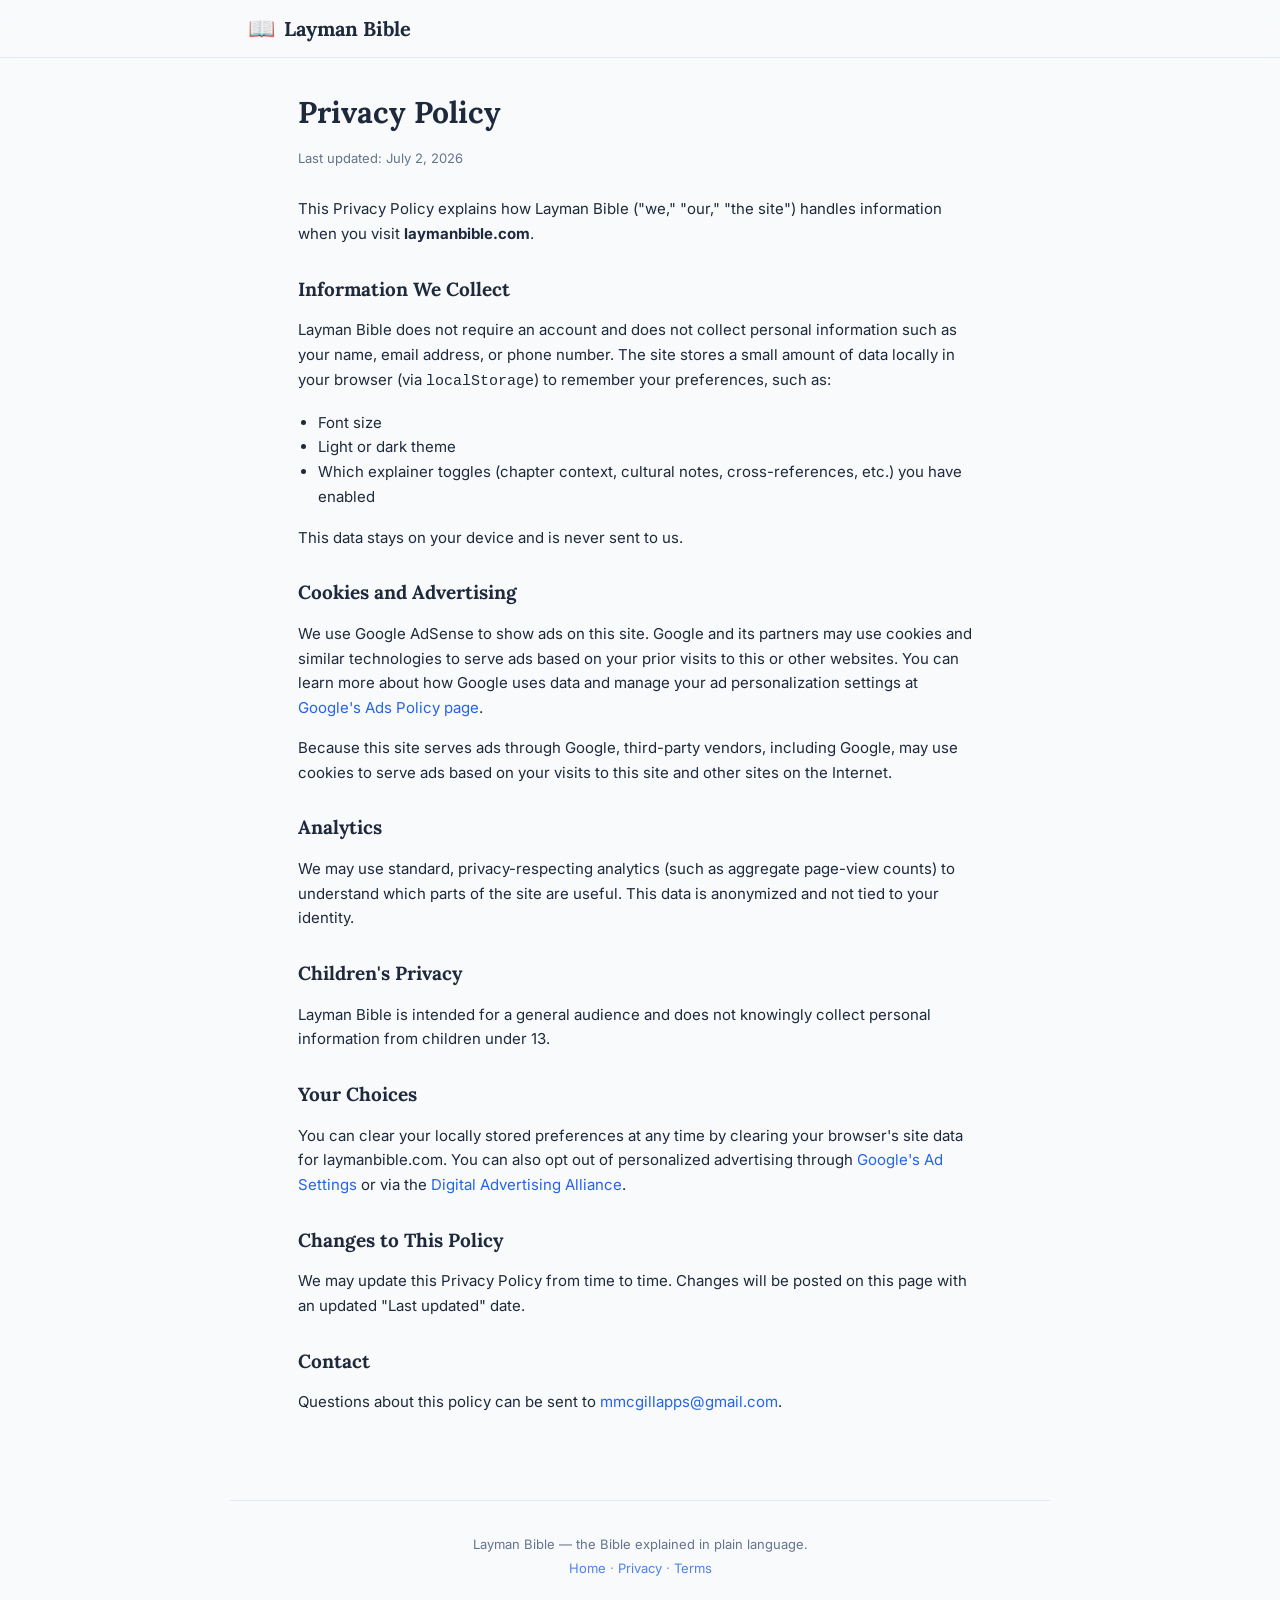
==== privacy.html @ 9afd740b "Add Privacy Policy and Terms of Use pages Co-Authored-By: Claude Sonnet 5 <noreply@anthropic.com>" ====
<!DOCTYPE html>
<html lang="en">
<head>
<meta charset="UTF-8">
<meta name="viewport" content="width=device-width, initial-scale=1.0">
<title>Privacy Policy — Layman Bible</title>
<meta name="description" content="Privacy Policy for Layman Bible — the Bible explained in plain language.">
<link rel="preconnect" href="https://fonts.googleapis.com">
<link rel="preconnect" href="https://fonts.gstatic.com" crossorigin>
<link href="https://fonts.googleapis.com/css2?family=Lora:ital,wght@0,400;0,600;0,700;1,400&family=Inter:wght@400;500;600;700&display=swap" rel="stylesheet">
<link rel="stylesheet" href="css/styles.css">
<style>
  .legal { max-width: 720px; margin: 0 auto; padding: 22px 18px 70px; }
  .legal h1 { font-family: var(--serif); font-size: 30px; margin: 10px 0 4px; }
  .legal .updated { color: var(--text-soft); font-size: 13px; margin-bottom: 28px; }
  .legal h2 { font-family: var(--serif); font-size: 19px; margin: 28px 0 8px; }
  .legal p, .legal li { font-size: 15px; line-height: 1.65; }
  .legal ul { padding-left: 20px; }
  .legal a { word-break: break-word; }
</style>
</head>
<body>
  <header class="topbar">
    <div class="topbar-inner">
      <a href="index.html" class="brand">
        <span class="brand-mark">📖</span>
        <span class="brand-name">Layman Bible</span>
      </a>
    </div>
  </header>

  <main class="legal">
    <h1>Privacy Policy</h1>
    <p class="updated">Last updated: July 2, 2026</p>

    <p>This Privacy Policy explains how Layman Bible ("we," "our," "the site") handles information when you visit <strong>laymanbible.com</strong>.</p>

    <h2>Information We Collect</h2>
    <p>Layman Bible does not require an account and does not collect personal information such as your name, email address, or phone number. The site stores a small amount of data locally in your browser (via <code>localStorage</code>) to remember your preferences, such as:</p>
    <ul>
      <li>Font size</li>
      <li>Light or dark theme</li>
      <li>Which explainer toggles (chapter context, cultural notes, cross-references, etc.) you have enabled</li>
    </ul>
    <p>This data stays on your device and is never sent to us.</p>

    <h2>Cookies and Advertising</h2>
    <p>We use Google AdSense to show ads on this site. Google and its partners may use cookies and similar technologies to serve ads based on your prior visits to this or other websites. You can learn more about how Google uses data and manage your ad personalization settings at <a href="https://policies.google.com/technologies/ads" target="_blank" rel="noopener">Google's Ads Policy page</a>.</p>
    <p>Because this site serves ads through Google, third-party vendors, including Google, may use cookies to serve ads based on your visits to this site and other sites on the Internet.</p>

    <h2>Analytics</h2>
    <p>We may use standard, privacy-respecting analytics (such as aggregate page-view counts) to understand which parts of the site are useful. This data is anonymized and not tied to your identity.</p>

    <h2>Children's Privacy</h2>
    <p>Layman Bible is intended for a general audience and does not knowingly collect personal information from children under 13.</p>

    <h2>Your Choices</h2>
    <p>You can clear your locally stored preferences at any time by clearing your browser's site data for laymanbible.com. You can also opt out of personalized advertising through <a href="https://www.google.com/settings/ads" target="_blank" rel="noopener">Google's Ad Settings</a> or via the <a href="https://www.aboutads.info/choices/" target="_blank" rel="noopener">Digital Advertising Alliance</a>.</p>

    <h2>Changes to This Policy</h2>
    <p>We may update this Privacy Policy from time to time. Changes will be posted on this page with an updated "Last updated" date.</p>

    <h2>Contact</h2>
    <p>Questions about this policy can be sent to <a href="mailto:mmcgillapps@gmail.com">mmcgillapps@gmail.com</a>.</p>
  </main>

  <footer class="footer">
    <p>Layman Bible — the Bible explained in plain language.</p>
    <p class="muted"><a href="index.html">Home</a> &middot; <a href="privacy.html">Privacy</a> &middot; <a href="terms.html">Terms</a></p>
  </footer>
</body>
</html>
---- css/styles.css ----
:root {
  --bg: #f8fafc;
  --surface: #ffffff;
  --surface-2: #f1f5f9;
  --text: #1e293b;
  --text-soft: #64748b;
  --border: #e2e8f0;
  --accent: #2563eb;
  --serif: 'Lora', Georgia, serif;
  --sans: 'Inter', system-ui, -apple-system, sans-serif;
  --verse-size: 19px;

  --c-chapter: #10b981;
  --c-verse: #f59e0b;
  --c-cultural: #ec4899;
  --c-cross: #6366f1;
  --c-then: #8b5cf6;
  --c-word: #0ea5e9;
  --c-person: #8b5cf6;
}
[data-theme="dark"] {
  --bg: #0b0f17;
  --surface: #131a24;
  --surface-2: #1c2531;
  --text: #e2e8f0;
  --text-soft: #94a3b8;
  --border: #2a3645;
  --accent: #60a5fa;
}

* { box-sizing: border-box; }
html, body { margin: 0; padding: 0; }
body {
  background: var(--bg);
  color: var(--text);
  font-family: var(--sans);
  line-height: 1.5;
  -webkit-font-smoothing: antialiased;
}
a { color: var(--accent); text-decoration: none; }
a:hover { text-decoration: underline; }

/* Topbar */
.topbar {
  position: sticky; top: 0; z-index: 50;
  background: color-mix(in srgb, var(--bg) 88%, transparent);
  backdrop-filter: blur(10px);
  border-bottom: 1px solid var(--border);
}
.topbar-inner {
  max-width: 820px; margin: 0 auto; padding: 12px 18px;
  display: flex; align-items: center; justify-content: space-between;
}
.brand { display: flex; align-items: center; gap: 9px; color: var(--text); font-weight: 700; font-size: 20px; }
.brand:hover { text-decoration: none; }
.brand-mark { font-size: 22px; }
.brand-name { font-family: var(--serif); }
.topbar-actions { display: flex; gap: 8px; }
.icon-btn {
  background: var(--surface); border: 1px solid var(--border); color: var(--text);
  width: 40px; height: 38px; border-radius: 10px; cursor: pointer; font-size: 16px;
  display: inline-flex; align-items: center; justify-content: center;
}
.icon-btn:hover { background: var(--surface-2); }
.icon-btn .small-a { font-size: 11px; }
.font-panel {
  max-width: 820px; margin: 0 auto; padding: 8px 18px 12px;
  display: flex; align-items: center; gap: 12px;
}
.font-panel .small { font-size: 13px; } .font-panel .big { font-size: 22px; }
.font-panel input { flex: 1; accent-color: var(--accent); }

/* Layout */
.app { max-width: 820px; margin: 0 auto; padding: 22px 18px 60px; }

/* Home */
.hero { text-align: center; padding: 18px 0 26px; }
.hero h1 { font-family: var(--serif); font-size: 34px; margin: 0 0 8px; }
.hero p { color: var(--text-soft); margin: 0; font-size: 16px; }

.testament-tabs { display: flex; gap: 8px; background: var(--surface-2); padding: 5px; border-radius: 12px; margin: 20px 0; }
.testament-tabs button {
  flex: 1; padding: 9px; border: none; border-radius: 8px; cursor: pointer;
  font-family: var(--sans); font-size: 14px; font-weight: 600; color: var(--text-soft); background: transparent;
}
.testament-tabs button.active { background: var(--surface); color: var(--text); box-shadow: 0 1px 3px rgba(0,0,0,.08); }

.book-grid { display: grid; grid-template-columns: repeat(3, 1fr); gap: 10px; }
@media (max-width: 560px) { .book-grid { grid-template-columns: repeat(2, 1fr); } }
.book-card {
  background: var(--surface); border: 1px solid var(--border); border-radius: 12px;
  padding: 16px 12px; text-align: center; cursor: pointer; color: var(--text);
  transition: transform .08s ease, border-color .15s ease;
}
.book-card:hover { transform: translateY(-2px); border-color: var(--accent); text-decoration: none; }
.book-card .bk-name { font-family: var(--serif); font-weight: 600; font-size: 16px; }
.book-card .bk-ch { color: var(--text-soft); font-size: 12px; margin-top: 3px; }

/* Chapter grid */
.crumbs { color: var(--text-soft); font-size: 14px; margin-bottom: 14px; }
.crumbs a { color: var(--text-soft); }
.page-title { font-family: var(--serif); font-size: 28px; margin: 4px 0 18px; }
.chapter-grid { display: grid; grid-template-columns: repeat(auto-fill, minmax(58px, 1fr)); gap: 9px; }
.chapter-cell {
  aspect-ratio: 1; display: flex; align-items: center; justify-content: center;
  background: var(--surface); border: 1px solid var(--border); border-radius: 10px;
  cursor: pointer; font-weight: 600; color: var(--text); font-size: 16px;
}
.chapter-cell:hover { border-color: var(--accent); color: var(--accent); text-decoration: none; }

/* Reading view */
.reader-nav { display: flex; align-items: center; justify-content: space-between; gap: 10px; margin-bottom: 8px; }
.reader-nav .chap-btn {
  background: var(--surface); border: 1px solid var(--border); color: var(--text);
  padding: 8px 14px; border-radius: 9px; cursor: pointer; font-weight: 600; font-size: 14px;
}
.reader-nav .chap-btn:hover:not(:disabled) { border-color: var(--accent); text-decoration:none; }
.reader-nav .chap-btn:disabled { opacity: .35; cursor: default; }
.reader-title { font-family: var(--serif); font-weight: 700; font-size: 18px; text-align: center; }

.toggle-bar { display: flex; flex-wrap: wrap; gap: 7px; margin: 14px 0 6px; }
.toggle-chip {
  border: 1px solid var(--border); background: var(--surface); color: var(--text-soft);
  padding: 6px 12px; border-radius: 999px; cursor: pointer; font-size: 13px; font-weight: 600;
  display: inline-flex; align-items: center; gap: 6px;
}
.toggle-chip .dot { width: 8px; height: 8px; border-radius: 50%; background: currentColor; }
.toggle-chip[data-on="true"] { color: var(--text); border-color: currentColor; }
.toggle-chip.t-all[data-on="true"] { color: var(--accent); }
.toggle-chip.t-chapter[data-on="true"] { color: var(--c-chapter); }
.toggle-chip.t-verse[data-on="true"] { color: var(--c-verse); }
.toggle-chip.t-cultural[data-on="true"] { color: var(--c-cultural); }
.toggle-chip.t-cross[data-on="true"] { color: var(--c-cross); }
.toggle-chip.t-then[data-on="true"] { color: var(--c-then); }

/* Chapter context card */
.context-card {
  border: 1px solid color-mix(in srgb, var(--c-chapter) 35%, var(--border));
  background: color-mix(in srgb, var(--c-chapter) 8%, var(--surface));
  border-radius: 12px; padding: 14px 16px; margin: 12px 0 6px;
}
.context-card h3 { margin: 0 0 8px; font-size: 14px; color: var(--c-chapter); display:flex; align-items:center; gap:7px; }
.context-card p { margin: 0 0 10px; font-size: 15px; }
.context-themes { display: flex; flex-wrap: wrap; gap: 6px; }
.theme-pill { background: color-mix(in srgb, var(--c-chapter) 16%, transparent); color: var(--c-chapter);
  padding: 3px 10px; border-radius: 999px; font-size: 12px; font-weight: 600; }

/* Verses */
.verses { font-family: var(--serif); font-size: var(--verse-size); line-height: 1.75; margin-top: 14px; }
.verse-num { font-weight: 700; font-size: .72em; vertical-align: super; color: var(--text-soft); margin-right: 2px; }
.verse-text { }
.verse-anno { color: var(--c-person); border-bottom: 1px dashed color-mix(in srgb, var(--c-person) 60%, transparent); cursor: pointer; }
.verse-dot { display:inline-block; width: 7px; height: 7px; border-radius:50%; margin: 0 5px; vertical-align: middle; cursor: pointer; }

/* Explainer cards under verses */
.exp-card { font-family: var(--sans); border-radius: 11px; padding: 12px 14px; margin: 9px 0 4px; font-size: 14.5px; line-height: 1.55; border: 1px solid var(--border); background: var(--surface); }
.exp-card .exp-label { font-size: 11px; font-weight: 700; text-transform: uppercase; letter-spacing: .5px; margin-bottom: 5px; display:flex; align-items:center; gap:6px; }
.exp-verse { border-color: color-mix(in srgb, var(--c-verse) 35%, var(--border)); background: color-mix(in srgb, var(--c-verse) 7%, var(--surface)); }
.exp-verse .exp-label { color: var(--c-verse); }
.exp-cultural { border-color: color-mix(in srgb, var(--c-cultural) 35%, var(--border)); background: color-mix(in srgb, var(--c-cultural) 7%, var(--surface)); }
.exp-cultural .exp-label { color: var(--c-cultural); }
.exp-cross { border-color: color-mix(in srgb, var(--c-cross) 35%, var(--border)); background: color-mix(in srgb, var(--c-cross) 7%, var(--surface)); }
.exp-cross .exp-label { color: var(--c-cross); }
.exp-then { border-color: color-mix(in srgb, var(--c-then) 35%, var(--border)); background: color-mix(in srgb, var(--c-then) 7%, var(--surface)); }
.exp-then .exp-label { color: var(--c-then); }
.exp-then .tn-row { margin-top: 6px; }
.exp-then .tn-row b { color: var(--c-then); }
.exp-cross .xref { margin-top: 7px; }
.exp-cross .xref .ref { font-weight: 700; }

/* Word studies */
.wordstudies { margin: 22px 0 6px; }
.wordstudies h3 { font-size: 13px; text-transform: uppercase; letter-spacing:.5px; color: var(--c-word); margin-bottom: 8px; }
.ws-card { border:1px solid color-mix(in srgb, var(--c-word) 30%, var(--border)); background: color-mix(in srgb, var(--c-word) 7%, var(--surface)); border-radius: 11px; padding: 12px 14px; margin-bottom: 9px; }
.ws-card .ws-head { display:flex; align-items:baseline; gap:8px; flex-wrap:wrap; }
.ws-card .ws-greek { font-family: var(--serif); font-size: 18px; font-weight: 700; }
.ws-card .ws-translit { color: var(--text-soft); font-style: italic; font-size: 13px; }
.ws-card .ws-as { font-size: 13px; } .ws-card .ws-as b { color: var(--c-word); }
.ws-card p { margin: 7px 0 0; font-size: 14px; }

/* Modal (person/place) */
.modal-backdrop { position: fixed; inset: 0; background: rgba(0,0,0,.5); display:flex; align-items:center; justify-content:center; padding: 18px; z-index: 100; }
.modal { background: var(--surface); border-radius: 16px; max-width: 480px; width: 100%; max-height: 80vh; overflow-y: auto; padding: 20px 22px; }
.modal h2 { font-family: var(--serif); margin: 0 0 4px; }
.modal .modal-sub { color: var(--text-soft); font-size: 13px; margin-bottom: 14px; }
.modal .modal-label { font-size: 11px; font-weight: 700; text-transform: uppercase; letter-spacing:.5px; color: var(--c-person); margin: 12px 0 4px; }
.modal p { font-size: 14.5px; margin: 0 0 6px; }
.modal-close { float: right; background: var(--surface-2); border: none; width: 30px; height: 30px; border-radius: 50%; cursor: pointer; font-size: 15px; color: var(--text); }

.loading { text-align: center; color: var(--text-soft); padding: 50px 0; }
.spinner { width: 28px; height: 28px; border: 3px solid var(--border); border-top-color: var(--accent); border-radius: 50%; animation: spin .8s linear infinite; margin: 0 auto 12px; }
@keyframes spin { to { transform: rotate(360deg); } }

.footer { max-width: 820px; margin: 0 auto; padding: 30px 18px 50px; text-align: center; color: var(--text-soft); font-size: 13px; border-top: 1px solid var(--border); }
.footer p { margin: 4px 0; } .muted { opacity: .8; }
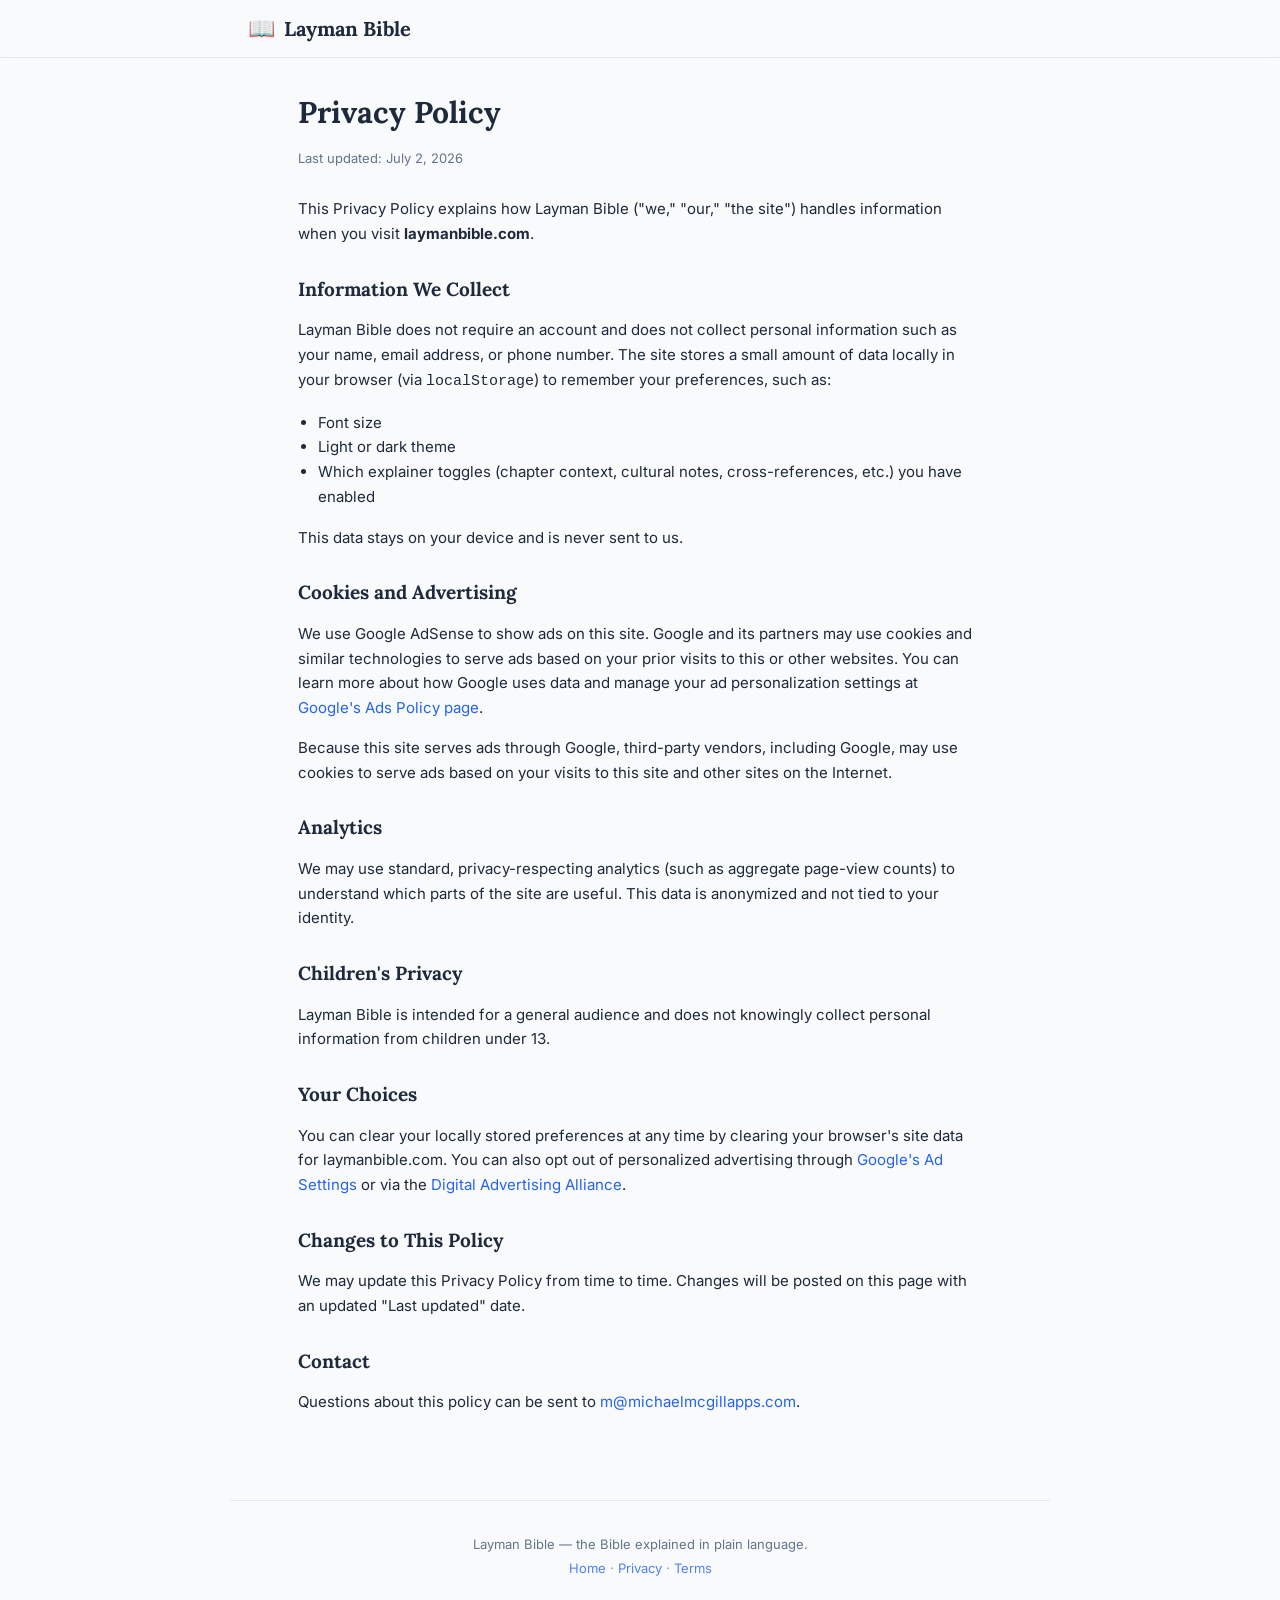
==== commit d0324a87: "Use m@michaelmcgillapps.com as the contact email Co-Authored-By: Claude Opus 5.5 <noreply@anthropic." ====
--- a/privacy.html
+++ b/privacy.html
@@ -61,7 +61,7 @@
     <p>We may update this Privacy Policy from time to time. Changes will be posted on this page with an updated "Last updated" date.</p>
 
     <h2>Contact</h2>
-    <p>Questions about this policy can be sent to <a href="mailto:mmcgillapps@gmail.com">mmcgillapps@gmail.com</a>.</p>
+    <p>Questions about this policy can be sent to <a href="mailto:m@michaelmcgillapps.com">m@michaelmcgillapps.com</a>.</p>
   </main>
 
   <footer class="footer">
